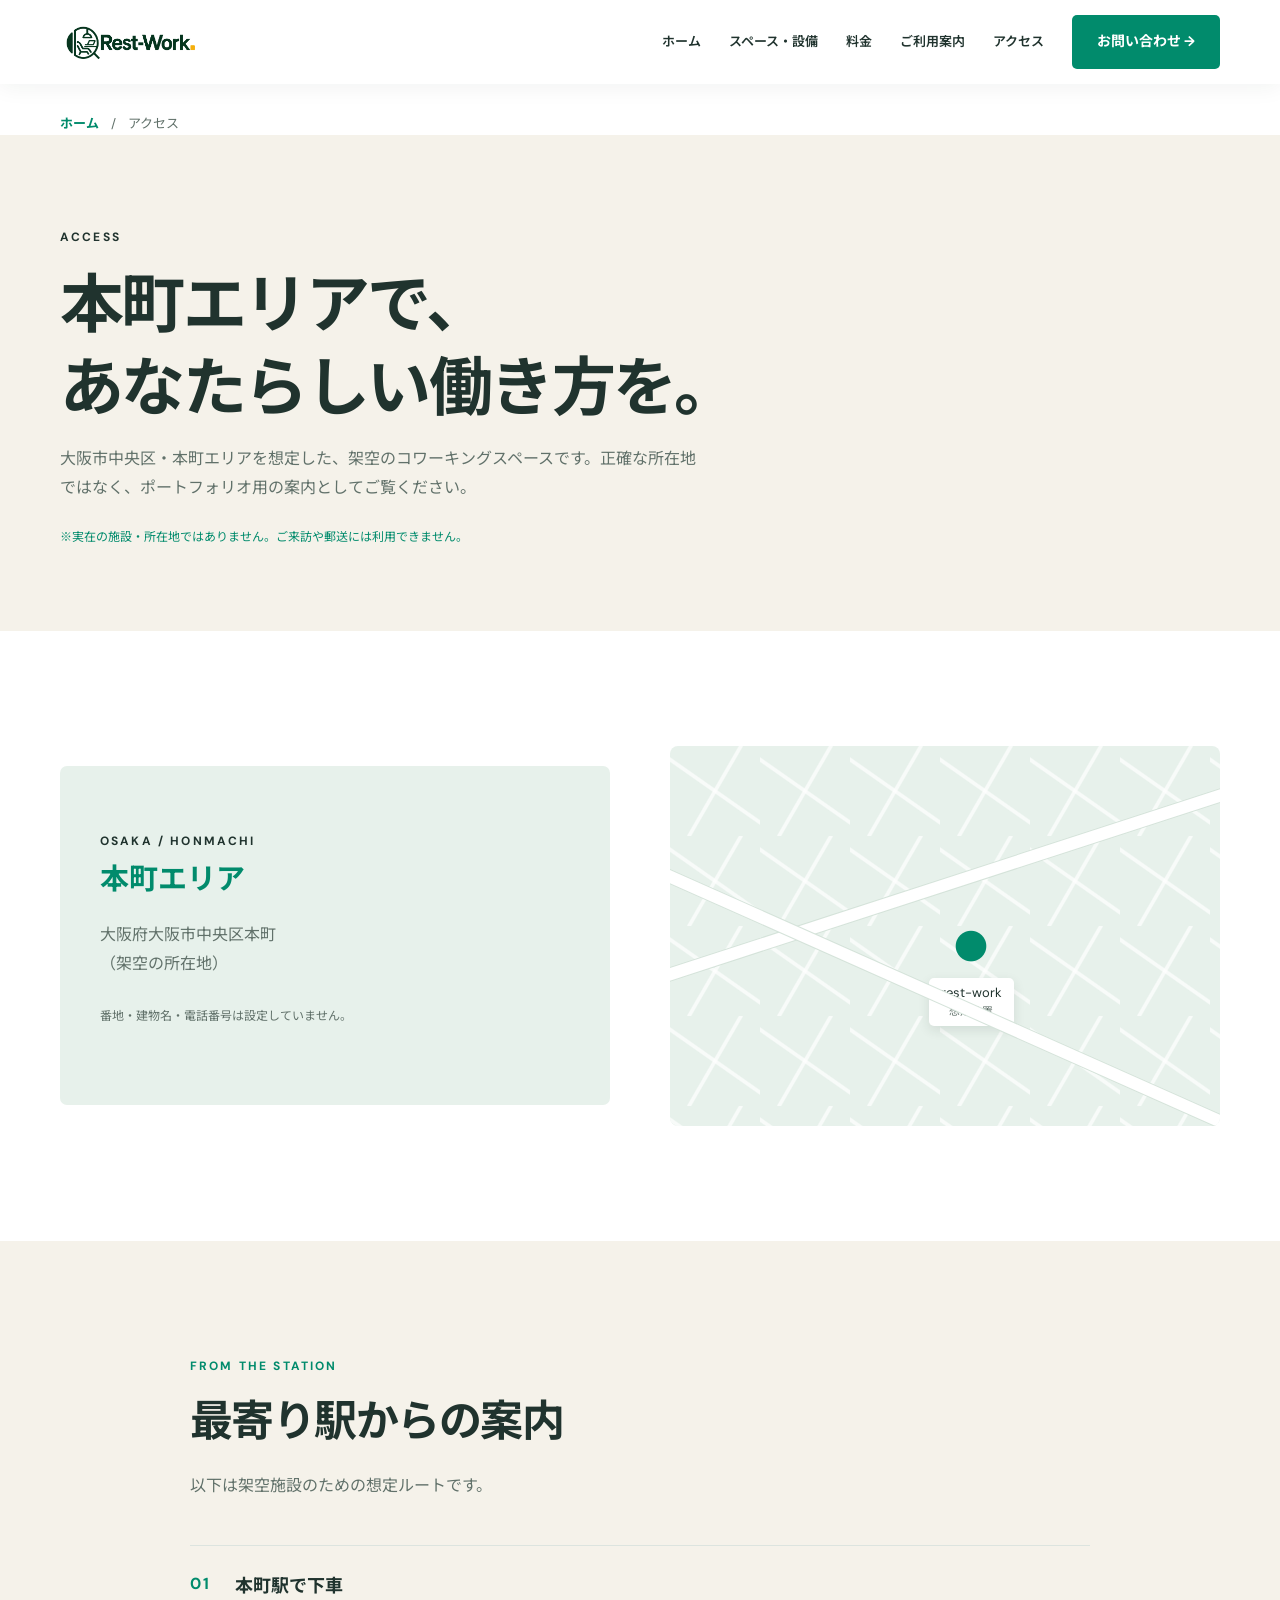
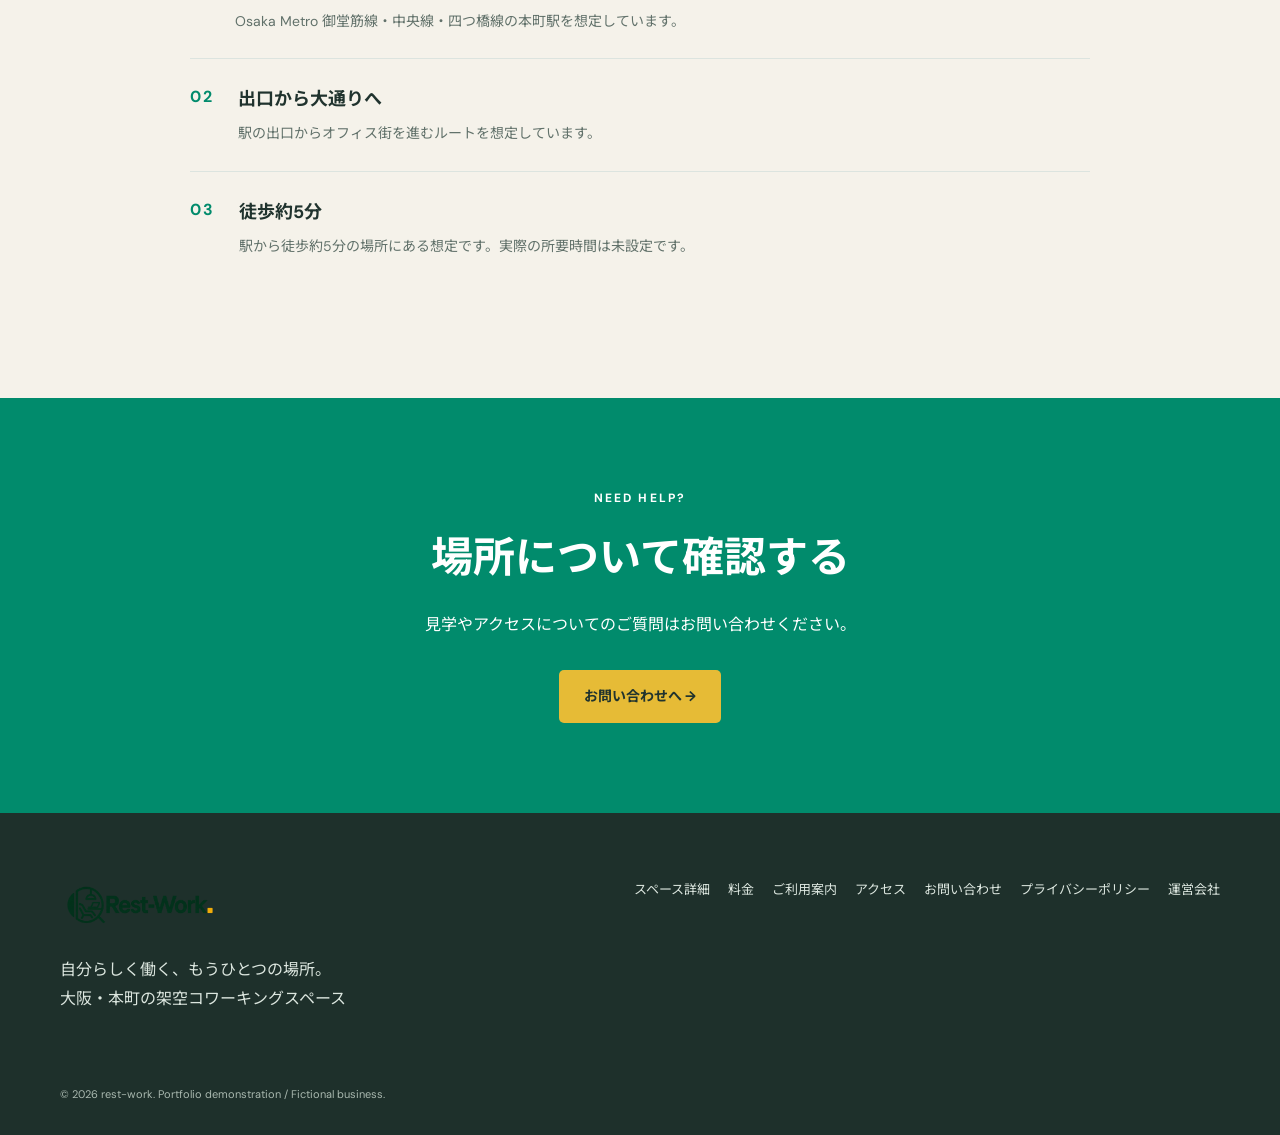
==== access.html @ 2ab20c89 "allpage up" ====
<!doctype html>
<html lang="ja">
  <head><meta charset="utf-8"><meta name="viewport" content="width=device-width, initial-scale=1"><meta name="description" content="rest-workへのアクセス案内。大阪市中央区本町を想定した架空施設のアクセス情報です。"><title>アクセス | rest-work</title><link rel="preconnect" href="https://fonts.googleapis.com"><link rel="preconnect" href="https://fonts.gstatic.com" crossorigin><link href="https://fonts.googleapis.com/css2?family=DM+Sans:wght@400;500;600;700&family=Noto+Sans+JP:wght@400;500;600;700&display=swap" rel="stylesheet"><link rel="stylesheet" href="assets/css/style.css"></head>
  <body><header class="site-header"><div class="wrap header-inner"><a class="logo" href="index.html" aria-label="rest-work トップ">rest-work<span>.</span></a><button class="menu-btn" aria-label="メニューを開く" aria-expanded="false" aria-controls="main-nav">☰</button><nav class="nav" id="main-nav" aria-label="メインナビゲーション"><a href="index.html">ホーム</a><a href="space.html">スペース・設備</a><a href="price.html">料金</a><a href="guide.html">ご利用案内</a><a href="access.html" aria-current="page">アクセス</a><a href="contact.html" class="btn header-cta">お問い合わせ →</a></nav></div></header>
  <main><div class="wrap breadcrumb" aria-label="パンくずリスト"><a href="index.html">ホーム</a><span aria-hidden="true">/</span><span>アクセス</span></div><section class="page-hero"><div class="wrap"><div class="eyebrow">ACCESS</div><h1>本町エリアで、<br>あなたらしい働き方を。</h1><p>大阪市中央区・本町エリアを想定した、架空のコワーキングスペースです。正確な所在地ではなく、ポートフォリオ用の案内としてご覧ください。</p><p class="fiction-note">※実在の施設・所在地ではありません。ご来訪や郵送には利用できません。</p></div></section>
    <section class="section"><div class="wrap access"><div class="access-panel"><span class="eyebrow">OSAKA / HONMACHI</span><strong>本町エリア</strong><p>大阪府大阪市中央区本町<br>（架空の所在地）</p><p class="small-note">番地・建物名・電話番号は設定していません。</p></div><div class="map-placeholder" role="img" aria-label="本町エリアを想定した地図表示エリア"><div class="map-grid"></div><div class="map-pin">●<span>rest-work<br><small>想定位置</small></span></div><div class="map-road road-one"></div><div class="map-road road-two"></div></div></div></section>
    <section class="section cream"><div class="wrap guide-narrow"><div class="section-heading"><div class="eyebrow">FROM THE STATION</div><h2>最寄り駅からの案内</h2><p>以下は架空施設のための想定ルートです。</p></div><ol class="route-list"><li><span>01</span><div><strong>本町駅で下車</strong><p>Osaka Metro 御堂筋線・中央線・四つ橋線の本町駅を想定しています。</p></div></li><li><span>02</span><div><strong>出口から大通りへ</strong><p>駅の出口からオフィス街を進むルートを想定しています。</p></div></li><li><span>03</span><div><strong>徒歩約5分</strong><p>駅から徒歩約5分の場所にある想定です。実際の所要時間は未設定です。</p></div></li></ol></div></section><section class="cta"><div class="wrap"><div class="eyebrow">NEED HELP?</div><h2>場所について確認する</h2><p>見学やアクセスについてのご質問はお問い合わせください。</p><a href="contact.html" class="btn yellow">お問い合わせへ →</a></div></section></main>
  <footer class="footer"><div class="wrap"><div class="footer-grid"><div><a class="logo" href="index.html">rest-work<span>.</span></a><p>自分らしく働く、もうひとつの場所。<br>大阪・本町の架空コワーキングスペース</p></div><nav class="footer-nav" aria-label="フッターナビゲーション"><a href="space.html">スペース詳細</a><a href="price.html">料金</a><a href="guide.html">ご利用案内</a><a href="access.html">アクセス</a><a href="contact.html">お問い合わせ</a><a href="privacy.html">プライバシーポリシー</a><a href="company.html">運営会社</a></nav></div><small>© 2026 rest-work. Portfolio demonstration / Fictional business.</small></div></footer><script src="assets/js/main.js"></script></body>
</html>
---- assets/css/style.css ----
:root{--green:#018B6C;--yellow:#E6BB36;--cream:#F5F2EA;--ink:#20332e;--muted:#61716a;--line:#dce4df}*{box-sizing:border-box}html{scroll-behavior:smooth}body{margin:0;font-family:'DM Sans','Noto Sans JP',sans-serif;color:var(--ink);line-height:1.8;background:#fff}a{color:inherit;text-decoration:none}button{font:inherit}img{display:block;width:100%;height:100%;object-fit:cover}.wrap{width:min(1160px,calc(100% - 48px));margin:auto}.site-header{height:84px;background:#fff;position:sticky;top:0;z-index:20;box-shadow:0 2px 22px #132c2110}.header-inner{height:100%;display:flex;align-items:center;justify-content:space-between;gap:25px}.logo{font-size:24px;font-weight:700;letter-spacing:-1.2px;color:var(--green);white-space:nowrap}.logo span{color:var(--yellow)}.nav{display:flex;align-items:center;gap:28px;font-size:13px;font-weight:600}.nav a:hover{color:var(--green)}.btn{display:inline-flex;justify-content:center;align-items:center;gap:14px;padding:14px 25px;border-radius:5px;background:var(--green);color:white;font-size:14px;font-weight:700;border:0;transition:transform .2s,background .2s;cursor:pointer}.btn:hover{background:#006b53;transform:translateY(-2px)}.btn.yellow{background:var(--yellow);color:#20332e}.btn.yellow:hover{background:#f1ca53}.menu-btn{display:none;border:0;background:none;font-size:26px;cursor:pointer}.hero{position:relative;min-height:650px;display:flex;align-items:center;overflow:hidden;background:#d6ddd5}.hero-image{position:absolute;inset:0;background-image:linear-gradient(90deg,rgba(8,33,26,.79),rgba(8,33,26,.34) 57%,rgba(8,33,26,.03)),url('../../img/hero1.jpeg');background-size:cover;background-position:center}.hero-inner{position:relative;color:#fff;padding:95px 0 110px}.eyebrow{letter-spacing:.18em;text-transform:uppercase;font-size:12px;font-weight:700}.hero h1{font-size:clamp(38px,5.3vw,74px);letter-spacing:-.045em;line-height:1.35;margin:25px 0}.hero p{font-size:16px;line-height:2.1;max-width:520px}.hero-actions{display:flex;gap:15px;margin-top:35px;flex-wrap:wrap}.btn-outline{border:1px solid #ffffff9c;background:#ffffff15;color:white}.btn-outline:hover{background:#ffffff35}.price-badge{position:absolute;right:0;bottom:20px;background:var(--yellow);color:#20332e;width:235px;height:165px;border-radius:8px;display:flex;flex-direction:column;align-items:center;justify-content:center;box-shadow:0 18px 35px #0002}.price-badge small{font-size:13px;font-weight:700}.price-badge strong{font-size:45px;line-height:1.4;letter-spacing:-.06em}.price-badge strong span{font-size:17px;letter-spacing:0}.price-badge em{font-size:11px;font-style:normal}.section{padding:115px 0}.section.cream{background:var(--cream)}.section-heading{margin-bottom:45px}.section-heading .eyebrow{color:var(--green)}.section-heading h2{font-size:clamp(28px,3.5vw,43px);line-height:1.5;letter-spacing:-.035em;margin:12px 0 18px}.section-heading p{color:var(--muted);max-width:660px}.intro{display:grid;grid-template-columns:1fr 1fr;gap:75px;align-items:center}.intro-photo{height:450px;border-radius:6px;overflow:hidden}.intro .section-heading{margin:0}.features{display:grid;grid-template-columns:repeat(3,1fr);gap:22px}.feature{background:#fff;padding:36px 30px;border-radius:8px}.feature-icon{display:grid;place-items:center;width:55px;height:55px;background:#e7f4ef;color:var(--green);border-radius:50%;font-size:24px;margin-bottom:22px}.feature h3{font-size:19px;margin:0 0 12px}.feature p{font-size:14px;color:var(--muted);margin:0}.space-grid{display:grid;grid-template-columns:1.3fr 1fr 1fr;gap:18px}.space-card{height:310px;position:relative;border-radius:7px;overflow:hidden}.space-card:after{content:'';position:absolute;inset:0;background:linear-gradient(transparent 45%,#0009)}.space-card img{transition:transform .5s}.space-card:hover img{transform:scale(1.04)}.space-card h3{position:absolute;bottom:15px;left:24px;z-index:1;color:white;font-size:18px}.pricing-grid{display:grid;grid-template-columns:repeat(3,1fr);gap:20px}.plan{background:#fff;border:1px solid var(--line);border-radius:8px;padding:32px;display:flex;flex-direction:column}.plan.featured{border:2px solid var(--green);position:relative}.plan-label{color:var(--green);font-size:12px;font-weight:700;letter-spacing:.1em}.plan h3{font-size:20px;margin:9px 0 12px}.plan .amount{font-size:35px;font-weight:700;letter-spacing:-.04em;color:var(--green)}.plan .amount small{font-size:14px;color:var(--ink)}.plan p{color:var(--muted);font-size:13px;flex:1}.plan .btn{margin-top:20px}.note{font-size:12px;color:var(--muted);margin-top:20px}.access{display:grid;grid-template-columns:1fr 1fr;gap:60px;align-items:center}.access-panel{background:#e7f1eb;padding:65px 40px;border-radius:7px;min-height:320px;display:flex;flex-direction:column;justify-content:center}.access-panel strong{font-size:29px;color:var(--green)}.access-panel p{color:var(--muted)}.cta{background:var(--green);color:#fff;text-align:center;padding:90px 20px}.cta h2{font-size:clamp(28px,4vw,42px);margin:10px 0}.cta p{margin-bottom:30px}.footer{background:#1e302b;color:#dce6df;padding:65px 0 30px}.footer-grid{display:flex;justify-content:space-between;gap:35px}.footer .logo{color:#fff}.footer-nav{display:flex;gap:18px;flex-wrap:wrap;font-size:13px}.footer small{display:block;margin-top:55px;color:#a9b8af;font-size:11px}.placeholder-link{cursor:pointer}.sr-only{position:absolute;width:1px;height:1px;overflow:hidden;clip:rect(0,0,0,0)}
@media(max-width:900px){.nav{gap:14px;font-size:12px}.intro{gap:35px}.space-grid{grid-template-columns:1fr 1fr}.space-card:first-child{grid-column:span 2}.pricing-grid{gap:12px}.plan{padding:22px}}@media(max-width:1023px){.site-header{height:72px}.menu-btn{display:flex;align-items:center;justify-content:center;width:44px;height:44px;color:var(--green);border:1px solid var(--line);border-radius:6px}.nav{display:none;position:absolute;top:100%;left:0;right:0;background:#fff;padding:18px max(24px,calc((100vw - 1160px)/2)) 26px;box-shadow:0 12px 20px #0002;flex-direction:column;align-items:stretch;gap:0}.nav.open{display:flex}.nav a:not(.btn){padding:12px 0;border-bottom:1px solid var(--line)}.nav .header-cta{display:inline-flex;align-self:flex-start;margin-top:18px}}@media(max-width:700px){.wrap{width:min(100% - 36px,1160px)}.site-header{height:68px}.logo{font-size:22px}.hero{min-height:640px;align-items:flex-start}.hero-image{background-image:linear-gradient(90deg,#092b22b8,#092b2259),url('../../img/hero1.jpeg');background-position:55% center}.hero-inner{padding:95px 0 190px}.hero h1{font-size:clamp(34px,9vw,50px)}.hero p{font-size:14px}.price-badge{right:0;bottom:20px;width:174px;height:125px}.price-badge strong{font-size:33px}.price-badge strong span{font-size:14px}.section{padding:85px 0}.section:first-of-type{padding-top:120px}.intro,.access{grid-template-columns:1fr;gap:28px}.intro-photo{height:300px;order:2}.features,.pricing-grid{grid-template-columns:1fr}.space-grid{grid-template-columns:1fr 1fr;gap:10px}.space-card{height:210px}.space-card:first-child{height:270px}.space-card h3{font-size:15px;left:14px}.access-panel{min-height:230px;padding:30px}.footer-grid{flex-direction:column}.footer-nav{gap:12px}.hero-actions .btn{padding:13px 18px}.section-heading{margin-bottom:30px}}
 .page-hero{background:var(--cream);padding:92px 0 82px}.page-hero h1{font-size:clamp(38px,5vw,64px);line-height:1.3;letter-spacing:-.04em;margin:15px 0}.page-hero p{max-width:650px;color:var(--muted);margin:0}.page-hero .fiction-note{font-size:12px;margin-top:24px;color:var(--green)}.guide-narrow{max-width:900px}.table-wrap{overflow-x:auto}.hours-table{border-collapse:collapse;width:100%;background:#fff;border:1px solid var(--line);text-align:left}.hours-table th,.hours-table td{padding:17px 22px;border-bottom:1px solid var(--line)}.hours-table thead th{background:#e7f1eb;color:var(--green);font-size:13px}.hours-table tbody th{font-weight:600}.hours-table tbody tr:last-child th,.hours-table tbody tr:last-child td{border-bottom:0}.guide-flow{display:grid;grid-template-columns:repeat(4,1fr);gap:18px}.flow-step{background:#fff;border-radius:8px;padding:28px 22px}.flow-icon{display:grid;place-items:center;width:52px;height:52px;border-radius:50%;background:#e7f4ef;color:var(--green);font-size:23px;margin-bottom:18px}.flow-number{font-size:11px;color:var(--green);font-weight:700;letter-spacing:.12em}.flow-step h3{font-size:17px;line-height:1.5;margin:8px 0}.flow-step p,.service-card p{font-size:13px;color:var(--muted);margin:0}.service-grid{display:grid;grid-template-columns:repeat(3,1fr);gap:18px}.service-card{border:1px solid var(--line);border-radius:8px;padding:28px;background:#fff}.service-card .feature-icon{margin-bottom:16px}.service-card h3{margin:0 0 8px;font-size:18px}.faq-list{border-top:1px solid var(--line)}.faq-list details{border-bottom:1px solid var(--line);padding:20px 4px}.faq-list summary{cursor:pointer;font-weight:700;padding-right:24px}.faq-list summary::marker{color:var(--green)}.faq-list p{color:var(--muted);font-size:14px;margin:13px 0 0;padding-left:1em}.provisional{color:var(--green);font-weight:700}@media(max-width:700px){.page-hero{padding:68px 0 58px}.guide-flow,.service-grid{grid-template-columns:1fr}.flow-step{padding:24px}.hours-table th,.hours-table td{padding:14px 16px}.page-hero h1{font-size:40px}}
 .breadcrumb{display:flex;gap:12px;align-items:center;padding-top:28px;font-size:13px;color:var(--muted)}.breadcrumb a{color:var(--green);font-weight:700}.space-detail-grid{display:grid;gap:85px}.space-detail{display:grid;grid-template-columns:1.05fr 1fr;gap:65px;align-items:center}.space-detail-reverse .space-detail-image{order:2}.space-detail-image{height:380px;border-radius:8px;overflow:hidden}.space-detail-body .eyebrow{color:var(--green)}.space-detail-body h2{font-size:clamp(28px,3.5vw,43px);line-height:1.45;margin:12px 0 18px}.space-detail-body p{color:var(--muted)}.check-list{list-style:none;padding:0;margin:24px 0 0;color:var(--ink);font-size:14px}.check-list li{padding:8px 0 8px 25px;border-bottom:1px solid var(--line);position:relative}.check-list li:before{content:'✓';position:absolute;left:0;color:var(--green);font-weight:700}.pricing-grid-wide{grid-template-columns:repeat(2,1fr)}.pricing-grid-wide .plan h2{font-size:21px;margin:9px 0 12px}.price-table{border-collapse:collapse;width:100%;background:#fff;border:1px solid var(--line);text-align:left}.price-table th,.price-table td{padding:17px 22px;border-bottom:1px solid var(--line)}.price-table thead th{background:#e7f1eb;color:var(--green);font-size:13px}.price-table tbody tr:last-child th,.price-table tbody tr:last-child td{border-bottom:0}.notice-box{margin-top:28px;padding:25px 28px;border-left:4px solid var(--yellow);background:#fffaf0}.notice-box strong{display:block;margin-bottom:8px}.notice-box ul{margin:0;padding-left:20px;color:var(--muted);font-size:14px}.map-placeholder{height:380px;background:#e7f1eb;border-radius:8px;position:relative;overflow:hidden}.map-grid{position:absolute;inset:0;background-image:linear-gradient(35deg,transparent 48%,#ffffffb8 49%,#ffffffb8 51%,transparent 52%),linear-gradient(120deg,transparent 48%,#ffffffb8 49%,#ffffffb8 51%,transparent 52%);background-size:90px 90px}.map-road{height:12px;background:#fff;position:absolute;transform:rotate(-18deg);left:-20%;right:-20%;box-shadow:0 0 0 1px #d5e3da}.road-one{top:35%}.road-two{top:65%;transform:rotate(24deg)}.map-pin{position:absolute;top:45%;left:47%;color:var(--green);font-size:34px;text-align:center}.map-pin span{display:block;background:#fff;color:var(--ink);font-size:13px;line-height:1.4;padding:6px 12px;border-radius:5px;box-shadow:0 4px 12px #20332e1c}.map-pin small{color:var(--muted)}.small-note{font-size:12px}.route-list{list-style:none;padding:0;margin:0}.route-list li{display:flex;gap:24px;padding:24px 0;border-top:1px solid var(--line)}.route-list li>span{color:var(--green);font-weight:700;letter-spacing:.12em}.route-list strong{display:block;font-size:18px;margin-bottom:6px}.route-list p{color:var(--muted);margin:0;font-size:14px}.form-layout{max-width:760px}.demo-notice{display:flex;gap:12px;padding:15px 18px;background:#e7f1eb;border-radius:6px;margin-bottom:25px;font-size:13px}.demo-notice strong{color:var(--green)}.contact-form{display:grid;gap:22px}.form-field label{display:block;font-weight:700;margin-bottom:7px}.form-field label span{color:#b34b38}.form-field input,.form-field select,.form-field textarea{width:100%;border:1px solid #cbd8d1;border-radius:5px;padding:13px 14px;font:inherit;color:var(--ink);background:#fff}.form-field input:focus,.form-field select:focus,.form-field textarea:focus{outline:3px solid #018b6c40;border-color:var(--green)}.form-field [aria-invalid="true"]{border-color:#b34b38}.field-error{color:#b34b38;font-size:12px;margin:5px 0 0;min-height:1.5em}.contact-form .btn{justify-self:start}.contact-confirm,.contact-complete{text-align:left;background:var(--cream);padding:35px;border-radius:8px}.contact-confirm h2,.contact-complete h2{margin-top:12px}.success-icon{display:grid;place-items:center;width:52px;height:52px;border-radius:50%;background:#e7f4ef;color:var(--green);font-size:24px}.confirm-body{border-top:1px solid var(--line);margin-top:20px}.confirm-body dl{display:grid;grid-template-columns:160px 1fr;border-bottom:1px solid var(--line);padding:12px 0;margin:0}.confirm-body dt{font-weight:700}.confirm-body dd{margin:0;white-space:pre-wrap}.form-actions{display:flex;gap:12px;flex-wrap:wrap;margin-top:25px}.btn-outline-dark{background:transparent;color:var(--ink);border:1px solid var(--ink)}.btn-outline-dark:hover{background:#20332e12}.legal-content{max-width:800px}.legal-content section{border-top:1px solid var(--line);padding:30px 0}.legal-content h2{font-size:21px;margin:0 0 12px}.legal-content p{color:var(--muted)}.legal-lead{font-size:16px;color:var(--ink)!important;margin:0 0 35px}.company-grid{display:grid;grid-template-columns:1fr 1fr;gap:70px;align-items:center}.company-mark{min-height:300px;border-radius:8px;background:var(--green);color:#fff;display:flex;flex-direction:column;align-items:center;justify-content:center;font-size:60px;letter-spacing:-.08em}.company-mark strong{color:var(--yellow);font-size:78px}.company-profile{margin:0;border-top:1px solid var(--line)}.company-profile>div{display:grid;grid-template-columns:150px 1fr;gap:25px;padding:18px 0;border-bottom:1px solid var(--line)}.company-profile dt{font-weight:700;color:var(--green)}.company-profile dd{margin:0;color:var(--muted)}
@media(max-width:700px){.breadcrumb{padding-top:20px;font-size:12px}.space-detail{grid-template-columns:1fr;gap:28px}.space-detail-reverse .space-detail-image{order:0}.space-detail-image{height:270px}.pricing-grid-wide{grid-template-columns:1fr}.price-table th,.price-table td{padding:14px 12px;font-size:13px}.map-placeholder{height:280px}.route-list li{gap:14px}.route-list strong{font-size:16px}.form-layout{width:min(100%,760px)}.demo-notice{display:block}.demo-notice span{display:block;margin-top:4px}.contact-confirm,.contact-complete{padding:25px 20px}.confirm-body dl{grid-template-columns:1fr;gap:3px}.company-grid{grid-template-columns:1fr;gap:30px}.company-mark{min-height:220px;font-size:48px}.company-mark strong{font-size:62px}.company-profile>div{grid-template-columns:1fr;gap:3px}}
 .logo{display:inline-flex;align-items:center;height:46px;width:180px}.logo img{width:100%;height:100%;object-fit:contain;object-position:left center}.footer .logo{height:52px;width:205px}.footer .logo img{object-position:left center}@media(max-width:700px){.logo{height:38px;width:148px}.footer .logo{height:46px;width:180px}}
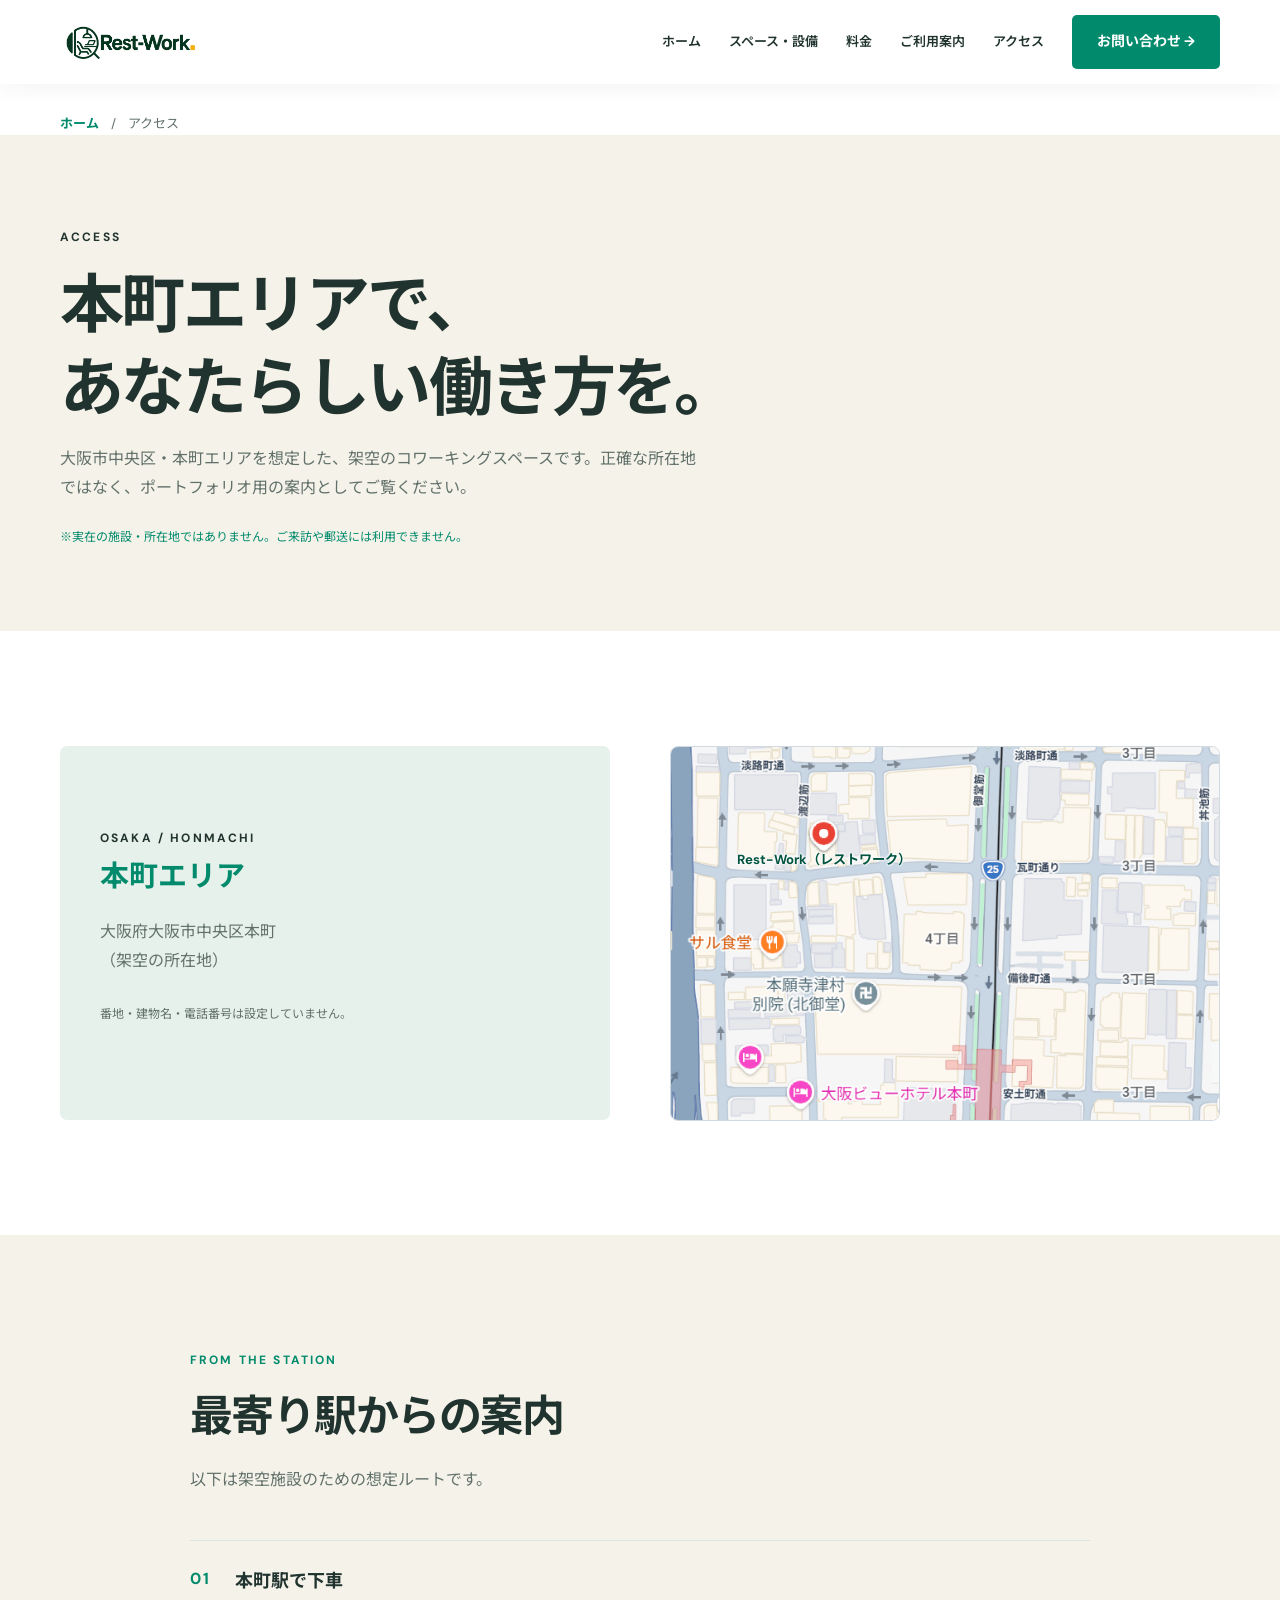
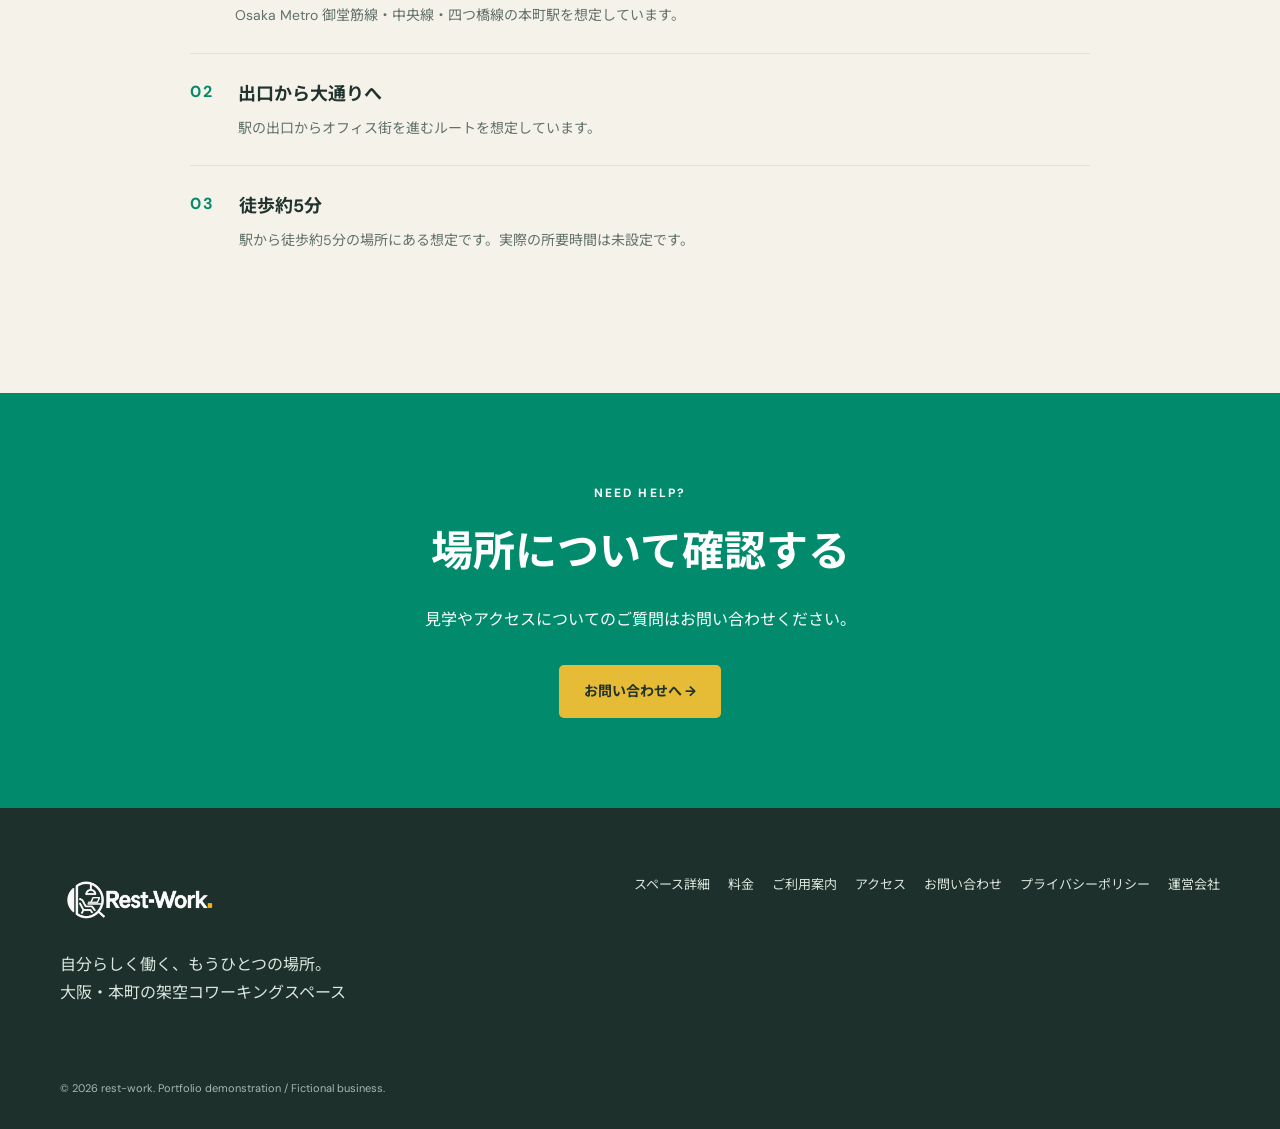
==== commit 23e95376: "syusei" ====
--- a/access.html
+++ b/access.html
@@ -3,7 +3,7 @@
   <head><meta charset="utf-8"><meta name="viewport" content="width=device-width, initial-scale=1"><meta name="description" content="rest-workへのアクセス案内。大阪市中央区本町を想定した架空施設のアクセス情報です。"><title>アクセス | rest-work</title><link rel="preconnect" href="https://fonts.googleapis.com"><link rel="preconnect" href="https://fonts.gstatic.com" crossorigin><link href="https://fonts.googleapis.com/css2?family=DM+Sans:wght@400;500;600;700&family=Noto+Sans+JP:wght@400;500;600;700&display=swap" rel="stylesheet"><link rel="stylesheet" href="assets/css/style.css"></head>
   <body><header class="site-header"><div class="wrap header-inner"><a class="logo" href="index.html" aria-label="rest-work トップ">rest-work<span>.</span></a><button class="menu-btn" aria-label="メニューを開く" aria-expanded="false" aria-controls="main-nav">☰</button><nav class="nav" id="main-nav" aria-label="メインナビゲーション"><a href="index.html">ホーム</a><a href="space.html">スペース・設備</a><a href="price.html">料金</a><a href="guide.html">ご利用案内</a><a href="access.html" aria-current="page">アクセス</a><a href="contact.html" class="btn header-cta">お問い合わせ →</a></nav></div></header>
   <main><div class="wrap breadcrumb" aria-label="パンくずリスト"><a href="index.html">ホーム</a><span aria-hidden="true">/</span><span>アクセス</span></div><section class="page-hero"><div class="wrap"><div class="eyebrow">ACCESS</div><h1>本町エリアで、<br>あなたらしい働き方を。</h1><p>大阪市中央区・本町エリアを想定した、架空のコワーキングスペースです。正確な所在地ではなく、ポートフォリオ用の案内としてご覧ください。</p><p class="fiction-note">※実在の施設・所在地ではありません。ご来訪や郵送には利用できません。</p></div></section>
-    <section class="section"><div class="wrap access"><div class="access-panel"><span class="eyebrow">OSAKA / HONMACHI</span><strong>本町エリア</strong><p>大阪府大阪市中央区本町<br>（架空の所在地）</p><p class="small-note">番地・建物名・電話番号は設定していません。</p></div><div class="map-placeholder" role="img" aria-label="本町エリアを想定した地図表示エリア"><div class="map-grid"></div><div class="map-pin">●<span>rest-work<br><small>想定位置</small></span></div><div class="map-road road-one"></div><div class="map-road road-two"></div></div></div></section>
+    <section class="section"><div class="wrap access access-location"><div class="access-panel"><span class="eyebrow">OSAKA / HONMACHI</span><strong>本町エリア</strong><p>大阪府大阪市中央区本町<br>（架空の所在地）</p><p class="small-note">番地・建物名・電話番号は設定していません。</p></div><div class="access-map"><img class="access-map-image" src="img/スクリーンショット 2026-11-10 113230.png" alt="本町周辺の地図"><span class="access-map-label">Rest-Work（レストワーク）</span></div></div></section>
     <section class="section cream"><div class="wrap guide-narrow"><div class="section-heading"><div class="eyebrow">FROM THE STATION</div><h2>最寄り駅からの案内</h2><p>以下は架空施設のための想定ルートです。</p></div><ol class="route-list"><li><span>01</span><div><strong>本町駅で下車</strong><p>Osaka Metro 御堂筋線・中央線・四つ橋線の本町駅を想定しています。</p></div></li><li><span>02</span><div><strong>出口から大通りへ</strong><p>駅の出口からオフィス街を進むルートを想定しています。</p></div></li><li><span>03</span><div><strong>徒歩約5分</strong><p>駅から徒歩約5分の場所にある想定です。実際の所要時間は未設定です。</p></div></li></ol></div></section><section class="cta"><div class="wrap"><div class="eyebrow">NEED HELP?</div><h2>場所について確認する</h2><p>見学やアクセスについてのご質問はお問い合わせください。</p><a href="contact.html" class="btn yellow">お問い合わせへ →</a></div></section></main>
   <footer class="footer"><div class="wrap"><div class="footer-grid"><div><a class="logo" href="index.html">rest-work<span>.</span></a><p>自分らしく働く、もうひとつの場所。<br>大阪・本町の架空コワーキングスペース</p></div><nav class="footer-nav" aria-label="フッターナビゲーション"><a href="space.html">スペース詳細</a><a href="price.html">料金</a><a href="guide.html">ご利用案内</a><a href="access.html">アクセス</a><a href="contact.html">お問い合わせ</a><a href="privacy.html">プライバシーポリシー</a><a href="company.html">運営会社</a></nav></div><small>© 2026 rest-work. Portfolio demonstration / Fictional business.</small></div></footer><script src="assets/js/main.js"></script></body>
 </html>
--- a/assets/css/style.css
+++ b/assets/css/style.css
@@ -4,3 +4,16 @@
  .breadcrumb{display:flex;gap:12px;align-items:center;padding-top:28px;font-size:13px;color:var(--muted)}.breadcrumb a{color:var(--green);font-weight:700}.space-detail-grid{display:grid;gap:85px}.space-detail{display:grid;grid-template-columns:1.05fr 1fr;gap:65px;align-items:center}.space-detail-reverse .space-detail-image{order:2}.space-detail-image{height:380px;border-radius:8px;overflow:hidden}.space-detail-body .eyebrow{color:var(--green)}.space-detail-body h2{font-size:clamp(28px,3.5vw,43px);line-height:1.45;margin:12px 0 18px}.space-detail-body p{color:var(--muted)}.check-list{list-style:none;padding:0;margin:24px 0 0;color:var(--ink);font-size:14px}.check-list li{padding:8px 0 8px 25px;border-bottom:1px solid var(--line);position:relative}.check-list li:before{content:'✓';position:absolute;left:0;color:var(--green);font-weight:700}.pricing-grid-wide{grid-template-columns:repeat(2,1fr)}.pricing-grid-wide .plan h2{font-size:21px;margin:9px 0 12px}.price-table{border-collapse:collapse;width:100%;background:#fff;border:1px solid var(--line);text-align:left}.price-table th,.price-table td{padding:17px 22px;border-bottom:1px solid var(--line)}.price-table thead th{background:#e7f1eb;color:var(--green);font-size:13px}.price-table tbody tr:last-child th,.price-table tbody tr:last-child td{border-bottom:0}.notice-box{margin-top:28px;padding:25px 28px;border-left:4px solid var(--yellow);background:#fffaf0}.notice-box strong{display:block;margin-bottom:8px}.notice-box ul{margin:0;padding-left:20px;color:var(--muted);font-size:14px}.map-placeholder{height:380px;background:#e7f1eb;border-radius:8px;position:relative;overflow:hidden}.map-grid{position:absolute;inset:0;background-image:linear-gradient(35deg,transparent 48%,#ffffffb8 49%,#ffffffb8 51%,transparent 52%),linear-gradient(120deg,transparent 48%,#ffffffb8 49%,#ffffffb8 51%,transparent 52%);background-size:90px 90px}.map-road{height:12px;background:#fff;position:absolute;transform:rotate(-18deg);left:-20%;right:-20%;box-shadow:0 0 0 1px #d5e3da}.road-one{top:35%}.road-two{top:65%;transform:rotate(24deg)}.map-pin{position:absolute;top:45%;left:47%;color:var(--green);font-size:34px;text-align:center}.map-pin span{display:block;background:#fff;color:var(--ink);font-size:13px;line-height:1.4;padding:6px 12px;border-radius:5px;box-shadow:0 4px 12px #20332e1c}.map-pin small{color:var(--muted)}.small-note{font-size:12px}.route-list{list-style:none;padding:0;margin:0}.route-list li{display:flex;gap:24px;padding:24px 0;border-top:1px solid var(--line)}.route-list li>span{color:var(--green);font-weight:700;letter-spacing:.12em}.route-list strong{display:block;font-size:18px;margin-bottom:6px}.route-list p{color:var(--muted);margin:0;font-size:14px}.form-layout{max-width:760px}.demo-notice{display:flex;gap:12px;padding:15px 18px;background:#e7f1eb;border-radius:6px;margin-bottom:25px;font-size:13px}.demo-notice strong{color:var(--green)}.contact-form{display:grid;gap:22px}.form-field label{display:block;font-weight:700;margin-bottom:7px}.form-field label span{color:#b34b38}.form-field input,.form-field select,.form-field textarea{width:100%;border:1px solid #cbd8d1;border-radius:5px;padding:13px 14px;font:inherit;color:var(--ink);background:#fff}.form-field input:focus,.form-field select:focus,.form-field textarea:focus{outline:3px solid #018b6c40;border-color:var(--green)}.form-field [aria-invalid="true"]{border-color:#b34b38}.field-error{color:#b34b38;font-size:12px;margin:5px 0 0;min-height:1.5em}.contact-form .btn{justify-self:start}.contact-confirm,.contact-complete{text-align:left;background:var(--cream);padding:35px;border-radius:8px}.contact-confirm h2,.contact-complete h2{margin-top:12px}.success-icon{display:grid;place-items:center;width:52px;height:52px;border-radius:50%;background:#e7f4ef;color:var(--green);font-size:24px}.confirm-body{border-top:1px solid var(--line);margin-top:20px}.confirm-body dl{display:grid;grid-template-columns:160px 1fr;border-bottom:1px solid var(--line);padding:12px 0;margin:0}.confirm-body dt{font-weight:700}.confirm-body dd{margin:0;white-space:pre-wrap}.form-actions{display:flex;gap:12px;flex-wrap:wrap;margin-top:25px}.btn-outline-dark{background:transparent;color:var(--ink);border:1px solid var(--ink)}.btn-outline-dark:hover{background:#20332e12}.legal-content{max-width:800px}.legal-content section{border-top:1px solid var(--line);padding:30px 0}.legal-content h2{font-size:21px;margin:0 0 12px}.legal-content p{color:var(--muted)}.legal-lead{font-size:16px;color:var(--ink)!important;margin:0 0 35px}.company-grid{display:grid;grid-template-columns:1fr 1fr;gap:70px;align-items:center}.company-mark{min-height:300px;border-radius:8px;background:var(--green);color:#fff;display:flex;flex-direction:column;align-items:center;justify-content:center;font-size:60px;letter-spacing:-.08em}.company-mark strong{color:var(--yellow);font-size:78px}.company-profile{margin:0;border-top:1px solid var(--line)}.company-profile>div{display:grid;grid-template-columns:150px 1fr;gap:25px;padding:18px 0;border-bottom:1px solid var(--line)}.company-profile dt{font-weight:700;color:var(--green)}.company-profile dd{margin:0;color:var(--muted)}
 @media(max-width:700px){.breadcrumb{padding-top:20px;font-size:12px}.space-detail{grid-template-columns:1fr;gap:28px}.space-detail-reverse .space-detail-image{order:0}.space-detail-image{height:270px}.pricing-grid-wide{grid-template-columns:1fr}.price-table th,.price-table td{padding:14px 12px;font-size:13px}.map-placeholder{height:280px}.route-list li{gap:14px}.route-list strong{font-size:16px}.form-layout{width:min(100%,760px)}.demo-notice{display:block}.demo-notice span{display:block;margin-top:4px}.contact-confirm,.contact-complete{padding:25px 20px}.confirm-body dl{grid-template-columns:1fr;gap:3px}.company-grid{grid-template-columns:1fr;gap:30px}.company-mark{min-height:220px;font-size:48px}.company-mark strong{font-size:62px}.company-profile>div{grid-template-columns:1fr;gap:3px}}
  .logo{display:inline-flex;align-items:center;height:46px;width:180px}.logo img{width:100%;height:100%;object-fit:contain;object-position:left center}.footer .logo{height:52px;width:205px}.footer .logo img{object-position:left center}@media(max-width:700px){.logo{height:38px;width:148px}.footer .logo{height:46px;width:180px}}
+
+.access-map-image{display:block;width:100%;height:auto;border:1pt solid #D1DAE1;border-radius:8px}
+.access-map{position:relative;min-width:0;container-type:inline-size}
+@media(min-width:1024px){.access-location{grid-template-columns:repeat(2,minmax(0,1fr))}.access-location > .access-panel{align-self:stretch;min-height:0;padding-block:clamp(24px,3vw,65px)}}
+.access-map-label{position:absolute;top:28%;left:28%;transform:translateX(-50%);color:#00543F;font-size:clamp(9px,2.4cqw,16px);font-weight:700;line-height:1.4;white-space:nowrap;text-shadow:0 0 3px #fff,0 0 3px #fff,0 0 3px #fff;pointer-events:none}
+
+/* Keep transformed roads behind the entire marker and its label. */
+.map-placeholder{isolation:isolate}
+.map-placeholder > .map-grid,.map-placeholder > .map-road{z-index:0}
+.map-placeholder > .map-pin{z-index:1}
+
+/* Top-page first-visit loading animation */
+.top-loading{position:fixed;inset:0;z-index:1000;display:grid;place-items:center;background:#f8faf8;color:var(--green);opacity:1;visibility:visible}.top-loading-inner{display:flex;flex-direction:column;align-items:center;gap:22px}.top-loading-visual{position:relative;display:grid;place-items:center;width:min(68vw,310px);height:min(68vw,310px)}.top-loading-mark{position:relative;z-index:2;width:min(62vw,260px);height:auto;opacity:0;transform:translateY(8px);animation:top-loading-logo-in .75s cubic-bezier(.22,1,.36,1) .1s forwards}.top-loading-mark img{width:100%;height:auto;object-fit:contain}.top-loading-ripple{position:absolute;z-index:1;width:38%;aspect-ratio:1;border:2px solid #018b6c66;border-radius:50%;opacity:0;animation:top-loading-ripple 1.8s cubic-bezier(.2,.65,.35,1) infinite}.top-loading-ripple-two{animation-delay:.36s}.top-loading-copy{margin:0;letter-spacing:.28em;font-size:11px;font-weight:700;opacity:0;transform:translateY(6px);animation:top-loading-copy-in .6s ease .55s forwards}.top-loading.is-leaving{animation:top-loading-out .42s ease forwards;pointer-events:none}@keyframes top-loading-logo-in{to{opacity:1;transform:translateY(0)}}@keyframes top-loading-ripple{0%{opacity:0;transform:scale(.6)}18%{opacity:.7}100%{opacity:0;transform:scale(2.8)}}@keyframes top-loading-copy-in{to{opacity:1;transform:translateY(0)}}@keyframes top-loading-out{to{opacity:0;visibility:hidden}}@media(max-width:700px){.top-loading-inner{gap:18px}.top-loading-visual{width:78vw;height:78vw}.top-loading-mark{width:72vw}.top-loading-copy{font-size:10px}}@media(prefers-reduced-motion:reduce){.top-loading-mark,.top-loading-ripple,.top-loading-copy{animation:none;opacity:1;transform:none}.top-loading-ripple{display:none}.top-loading.is-leaving{animation:none;opacity:0;visibility:hidden}}
